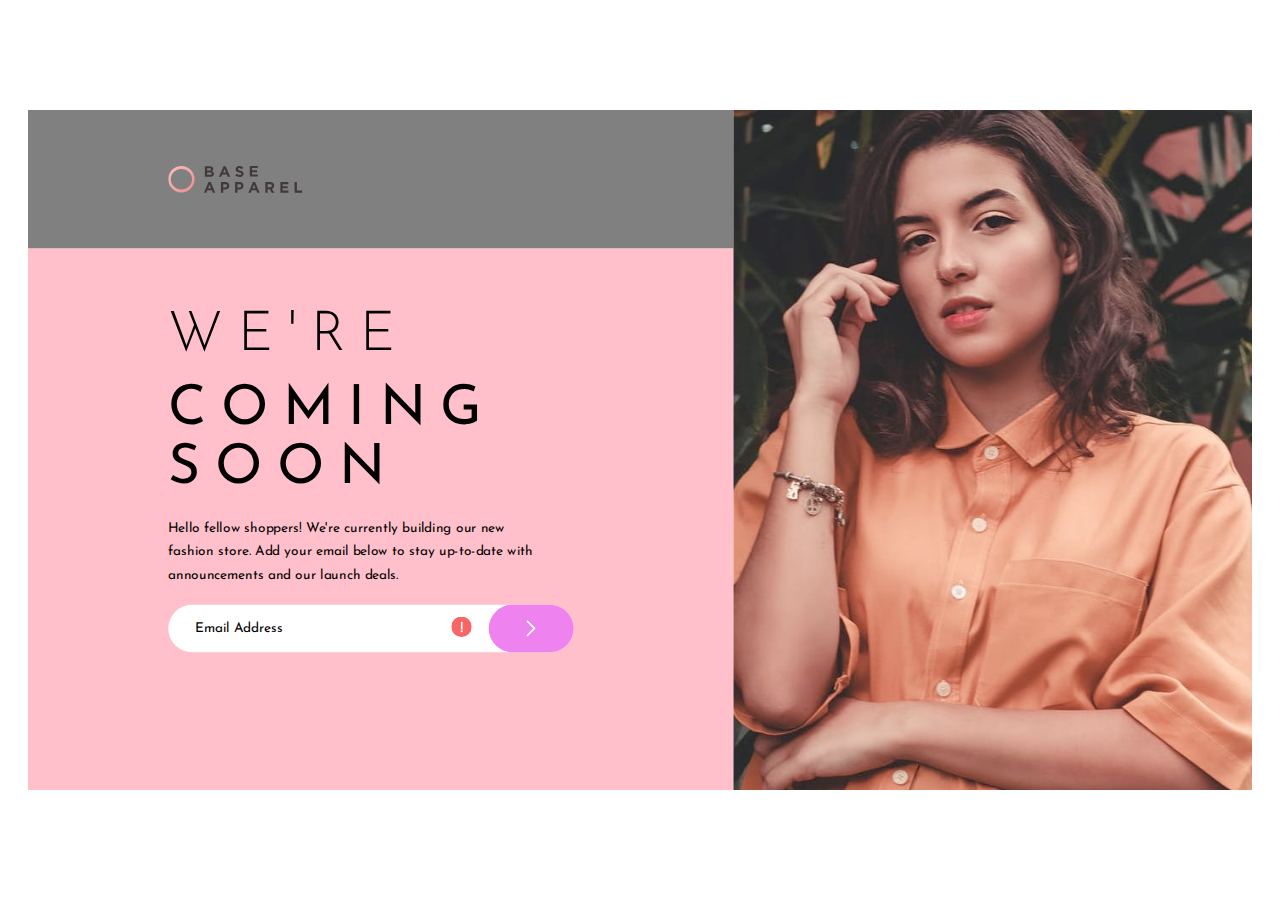
==== Workouts/BaseApparelComingSoon/index.html @ 323c9f00 "base-apparel" ====
<!DOCTYPE html>
<html lang="es">
<head>
    <meta charset="UTF-8">
    <meta http-equiv="X-UA-Compatible" content="IE=edge">
    <meta name="viewport" content="width=device-width, initial-scale=1.0">
    <title>Base Apparel Coming Soon</title>
    <link href="https://fonts.googleapis.com/css?family=Josefin Sans" rel="stylesheet" type="text/css">
    <link href="estilos.css" rel="stylesheet" type="text/css" />
</head>
<body>
    <main>
        <div class="container">
            <div class="header"><img src="assets/logo.svg" alt="logo" id="logo"></div>
            <div class="advert">
                <h2>WE'RE</h2>
                <h3>COMING SOON</h3>
                <h5>Hello fellow shoppers! We're currently building our new fashion store.  Add your email below to stay up-to-date with announcements and our launch deals.</h5>
                <div class="email">
                    <h5>Email Address</h5>
                    <span id="error"><img src="assets/icon-error.svg" alt="icon-alert"></span>
                    <div class="button"><img src="assets/icon-arrow.svg" alt="icon-arrow"></div>
                </div>
            </div>
            <div class="foto"></div>
        </div>
    </main>
    
</body>
</html>
---- Workouts/BaseApparelComingSoon/estilos.css ----
:root{
    --hero-photo: url(assets/hero-desktop.jpg);
    --header-padding-left: 165px;
    --advert-padding: 70px 220px 162px 165px;
    --advert-align-items: flex-start;
    --email-height: 56px;
    --email-border-radius: 28px;
    --email-padding-left: 32px;
    --button-width: 100px;
    --text-align: left;
    --h2-size: 65px;
    --h3-line: 70px;
    --h5-font-size: 16px;
    --h5-line-height: 28px;
}

* {
    margin: 0px;
}

body {
    width: 100vw;
    height: 100vh;
    display: flex;
    justify-content: center;
    align-items: center;
}

main {
    transition: ease-in-out 0.5s;
    position: absolute;;
    width: 1440px;
    height: 800px;
}

.container{
    width: 100%;
    height: 100%;
    display: grid;
    grid-template-columns: 830px auto;
    grid-template-rows: 163px 1fr;
    grid-template-areas:
    "header foto"
    "advert foto";
}

@media only screen and (min-width:1250px) and (max-width:1440px){
   
    main{
        transform:scale(0.85);
        transition:  ease-in-out 0.3s;
    }
    
}

@media only screen and (min-height:0px) and (max-height:810px){
   
    main{
        transform:scale(0.75);
        transition: ease-out 0.1s;
    }
    
}

@media (max-width: 1249px){

    :root{
        --hero-photo: url(assets/hero-mobile.jpg);
        --header-padding-left: 0px;
        --advert-padding: 65px 32px 92px 32px;
        --advert-align-items: center;
        --email-height: 48px;
        --email-border-radius: 24px;
        --email-padding-left: 22px;
        --button-width: 65px;
        --text-align: center;
        --h2-size: 40px;
        --h3-line: 40px;
        --h5-font-size: 14px;
        --h5-line-height: 22px;
    }

    main {
        transition: ease-out 0.25s;
        width: 375px;
    }

    .container {
        grid-template-columns: 100%;
        grid-template-rows: 84px 250px 1fr;
        grid-template-areas:
        "header"
        "foto"
        "advert";
    }

    #logo {
        transform: scale(0.63);
    }

    .foto {
        background: url(assets/hero-mobile.jpg);
    }

}

.header{
    grid-area: header;
    background-color: gray;
    display: flex;
    align-items: center;
    padding-left: var(--header-padding-left, 165px);
}

.advert {
    grid-area: advert;
    background-color: pink;
    font-family: Josefin Sans;
    padding: var(--advert-padding, 70px 220px 162px 165px);
    display: flex;
    flex-direction: column;
    justify-content: space-between;
    align-items: var(--advert-align-items, flex-start);
}

.foto {
    grid-area: foto;
    background-color: brown;
    background: var(--hero-photo, url(assets/hero-desktop.jpg));
}

.email {
    position: relative;
    width: 100%;
    background-color: white;
    display: flex;
    justify-content: space-between;
    align-items: center;
    padding-left: var(--email-padding-left, 32px);
}

.advert div {
    height: var(--email-height, 56px);
    border-radius: var(--email-border-radius, 28px);
}

.button {
    position: relative;
    width: var(--button-width, 100px);
    background-color: violet;
    display: flex;
    justify-content: center;
    align-items: center;
}

h2 {
    font-style: normal;
    font-weight: 300;
    font-size: var(--h2-size, 65px);
    line-height: var(--h2-size, 65px);
    letter-spacing: 0.26em;
    text-align: var(--text-align, left);
}

h3 {
    font-style: normal;
    font-weight: normal;
    font-size: var(--h2-size, 65px);
    line-height: var(--h3-line, 70px);
    letter-spacing: 0.26em;
    text-align: var(--text-align, left);
}

h5 {
    font-style: normal;
    font-weight: normal;
    font-size: var(--h5-font-size, 16px);
    line-height: var(--h5-line-height, 28px);
    letter-spacing: 0.002em;
    text-align: var(--text-align, left);
}

#error {
    position: relative;
    left: 20%;
    /*left: 100px;*/
    /*left: calc(80px + (5% - 20px));*/
    z-index: 1;
}
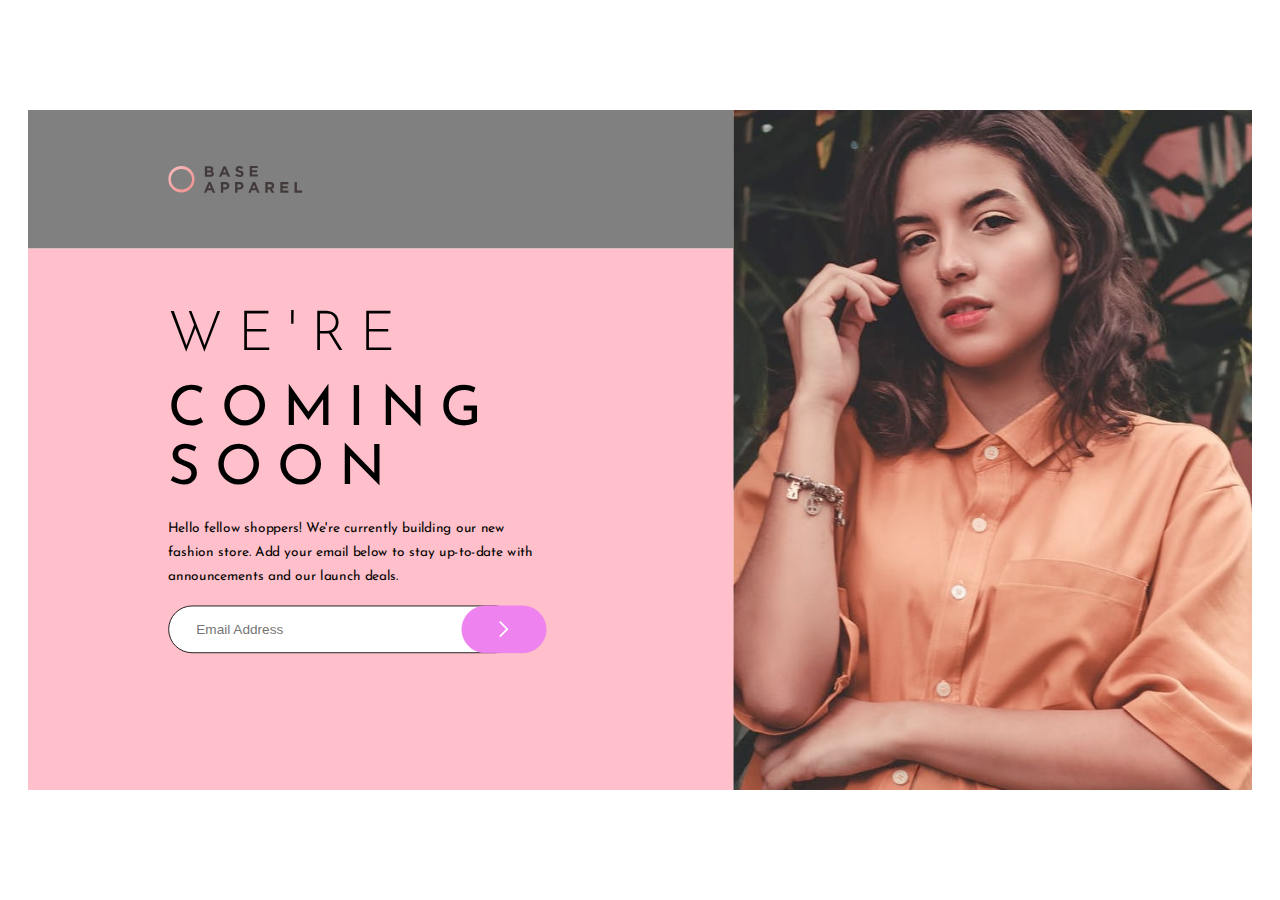
==== commit cf5324f0: "v.Beta2" ====
--- a/Workouts/BaseApparelComingSoon/index.html
+++ b/Workouts/BaseApparelComingSoon/index.html
@@ -16,15 +16,21 @@
                 <h2>WE'RE</h2>
                 <h3>COMING SOON</h3>
                 <h5>Hello fellow shoppers! We're currently building our new fashion store.  Add your email below to stay up-to-date with announcements and our launch deals.</h5>
-                <div class="email">
-                    <h5>Email Address</h5>
-                    <span id="error"><img src="assets/icon-error.svg" alt="icon-alert"></span>
-                    <div class="button"><img src="assets/icon-arrow.svg" alt="icon-arrow"></div>
+                
+                
+                
+                <div id="hey" class="email">
+                    <input type="email" placeholder="Email Address">
+                    <span id="error" class="error"></span>
+                    <button type="submit" class="button"><img src="assets/icon-arrow.svg" alt="icon-arrow"></button>
                 </div>
+                <!--<img src="assets/icon-error.svg" alt="icon-alert">-->
             </div>
             <div class="foto"></div>
         </div>
     </main>
+
+    <script type="text/javascript" src="funciones.js"></script>
     
 </body>
 </html>--- a/Workouts/BaseApparelComingSoon/estilos.css
+++ b/Workouts/BaseApparelComingSoon/estilos.css
@@ -3,10 +3,11 @@
     --header-padding-left: 165px;
     --advert-padding: 70px 220px 162px 165px;
     --advert-align-items: flex-start;
-    --email-height: 56px;
+    --email-height: 54px;
     --email-border-radius: 28px;
-    --email-padding-left: 32px;
+    --email-padding: 0px 0px 0px 32px;
     --button-width: 100px;
+    --button-height: 56px;
     --text-align: left;
     --h2-size: 65px;
     --h3-line: 70px;
@@ -69,10 +70,11 @@
         --header-padding-left: 0px;
         --advert-padding: 65px 32px 92px 32px;
         --advert-align-items: center;
-        --email-height: 48px;
+        --email-height: 46px;
         --email-border-radius: 24px;
-        --email-padding-left: 22px;
+        --email-padding: 0px 0px 0px 22px;
         --button-width: 65px;
+        --button-height: 48px;
         --text-align: center;
         --h2-size: 40px;
         --h3-line: 40px;
@@ -132,25 +134,48 @@
 .email {
     position: relative;
     width: 100%;
-    background-color: white;
+    height: var(--email-height, 56px);
     display: flex;
     justify-content: space-between;
     align-items: center;
-    padding-left: var(--email-padding-left, 32px);
-}
-
-.advert div {
+    /*padding-left: var(--email-padding-left, 32px);*/
+    /*padding: 1px 1px 1px 1px;*/
+    /*border: 0px;*/
+    /*background-color: yellow;*/
+    border-radius: var(--email-border-radius, 28px);
+    /*z-index: 1;*/
+}
+
+.advert input {
+    position: absolute;
     height: var(--email-height, 56px);
     border-radius: var(--email-border-radius, 28px);
+    width: 85%;
+    padding: var(--email-padding, 0px 0px 0px 32px);
+    /*padding: 30px;*/
+    border: 1px solid black;
+
+    font-style: normal;
+    font-weight: normal;
+    font-size: var(--h5-font-size, 16px);
+    line-height: var(--h5-line-height, 28px);
+    /*letter-spacing: 0.002em;*/
+    /*text-align: var(--text-align, left);*/
 }
 
 .button {
-    position: relative;
+    position: absolute;
     width: var(--button-width, 100px);
     background-color: violet;
     display: flex;
     justify-content: center;
     align-items: center;
+    align-self: center;
+    height: var(--button-height, 56px);
+    border-radius: var(--email-border-radius, 28px);
+    padding: 0px;
+    right: 0px;
+    border: 1px solid violet;
 }
 
 h2 {
@@ -182,9 +207,10 @@
 
 #error {
     position: relative;
-    left: 20%;
+    left: 69%;
     /*left: 100px;*/
     /*left: calc(80px + (5% - 20px));*/
-    z-index: 1;
-}
-
+    
+    /*z-index: 1;*/
+}
+
